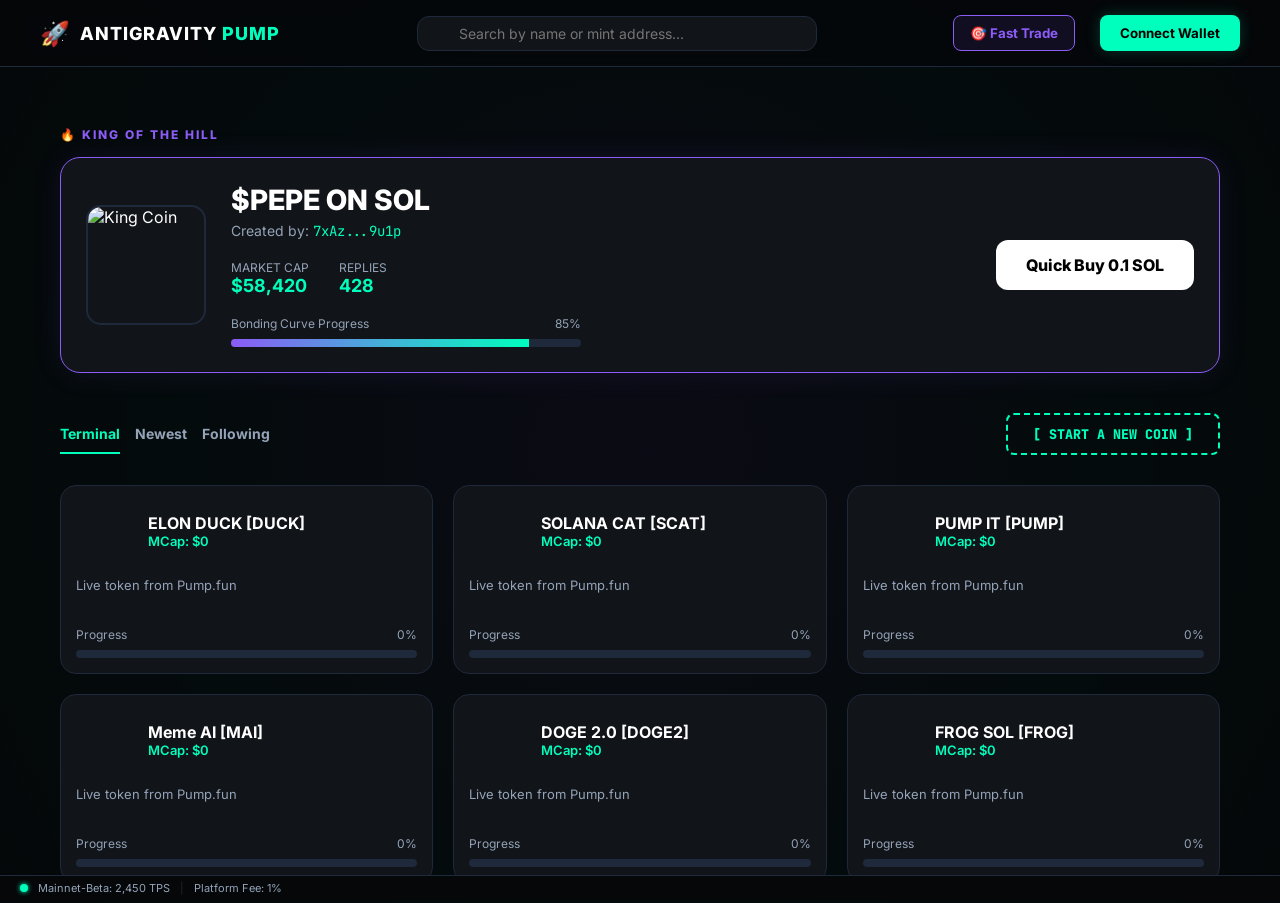
==== pump-aggregator/index.html @ 83623505 "Initial commit: Antigravity Pump Aggregator" ====
<!DOCTYPE html>
<html lang="en">
<head>
    <meta charset="UTF-8">
    <meta name="viewport" content="width=device-width, initial-scale=1.0">
    <title>Antigravity Pump | Solana Meme Launchpad</title>
    <link rel="stylesheet" href="style.css">
    <link href="https://fonts.googleapis.com/css2?family=Inter:wght@400;600;800&family=JetBrains+Mono:wght@500&display=swap" rel="stylesheet">
    <script src="https://unpkg.com/lucide@latest"></script>
    <script src="https://cdnjs.cloudflare.com/ajax/libs/ethers/6.7.0/ethers.umd.min.js"></script>
</head>
<body>
    <div class="background-glow"></div>

    <header class="navbar">
        <div class="logo">
            <span class="logo-icon">🚀</span>
            <span class="logo-text">ANTIGRAVITY <span class="accent">PUMP</span></span>
        </div>
        <div class="nav-search">
            <i data-lucide="search"></i>
            <input type="text" placeholder="Search by name or mint address...">
        </div>
        <div class="nav-actions">
            <div class="wallet-info-pill" id="walletInfoPill" style="display: none;">
                <span class="wallet-balance" id="mainWalletBalance">0.00 SOL</span>
                <span class="wallet-addr-short" id="mainWalletAddr">0x00...00</span>
            </div>
            <button class="btn-sniper" id="openSniper">🎯 Fast Trade</button>
            <button class="btn-primary" id="connectWallet">Connect Wallet</button>
        </div>
    </header>

    <main class="container">
        <!-- King of the Hill -->
        <section class="koth-section">
            <div class="section-tag">🔥 KING OF THE HILL</div>
            <div class="koth-card">
                <div class="koth-info">
                    <img src="https://api.dicebear.com/7.x/pixel-art/svg?seed=PepeKing" alt="King Coin" class="koth-img">
                    <div class="koth-details">
                        <h2>$PEPE ON SOL</h2>
                        <p class="creator">Created by: <span class="addr">7xAz...9u1p</span></p>
                        <div class="stats-row">
                            <div class="stat">
                                <span class="label">Market Cap</span>
                                <span class="value">$58,420</span>
                            </div>
                            <div class="stat">
                                <span class="label">Replies</span>
                                <span class="value">428</span>
                            </div>
                        </div>
                        <div class="progress-container">
                            <div class="progress-label">
                                <span>Bonding Curve Progress</span>
                                <span class="percent">85%</span>
                            </div>
                            <div class="progress-bar">
                                <div class="progress-fill" style="width: 85%;"></div>
                            </div>
                        </div>
                    </div>
                </div>
                <button class="btn-buy-koth">Quick Buy 0.1 SOL</button>
            </div>
        </section>

        <!-- Live Feed Grid -->
        <section class="live-feed">
            <div class="filter-bar">
                <button class="filter-btn active">Terminal</button>
                <button class="filter-btn">Newest</button>
                <button class="filter-btn">Following</button>
                <div class="launch-btn-container">
                    <button class="btn-launch">[ START A NEW COIN ]</button>
                </div>
            </div>

            <div class="coin-grid" id="coinGrid">
                <!-- Coins will be injected here -->
            </div>
        </section>
    </main>

    <!-- Sniper / Burner Wallet Modal -->
    <div id="sniperModal" class="modal">
        <div class="modal-content sniper-content">
            <div class="modal-header">
                <h2>🎯 Fast Trade Settings</h2>
                <i data-lucide="x" class="close-modal" id="closeSniper"></i>
            </div>
            
            <div class="burner-status-card">
                <div class="status-header">
                    <span>Burner Wallet Status</span>
                    <span class="status-active" id="walletStatus">Not Created</span>
                </div>
                <div class="address-box" id="burnerAddress">None</div>

                <!-- Private Key Display Area -->
                <div class="privkey-box" id="privKeyArea" style="display: none;">
                    <div class="status-header">
                        <span>Private Key (Secret)</span>
                        <span class="timer" id="keyTimer">60s</span>
                    </div>
                    <div class="key-display">
                        <span id="actualPrivKey">••••••••••••••••</span>
                        <i data-lucide="copy" class="copy-icon" id="copyPrivKey"></i>
                    </div>
                </div>
                
                <div class="deposit-area" id="depositArea" style="display: none;">
                    <div class="input-wrapper mini">
                        <input type="number" id="depositAmount" placeholder="0.1" step="0.1">
                        <span class="denom">SOL</span>
                    </div>
                    <button class="btn-deposit" id="confirmDeposit">Deposit from Phantom</button>
                </div>

                <div class="balance-box">
                    <span class="label">Balance:</span>
                    <span class="value" id="burnerBalance">0.00 SOL</span>
                </div>
            </div>

            <div class="sniper-actions">
                <button class="btn-generate" id="generateBurner">Generate New Wallet</button>
                <button class="btn-import-toggle" id="viewPrivKeyBtn" style="display: none;">👁️ View Private Key</button>
                <button class="btn-import-toggle" id="toggleImport">Import Existing Wallet</button>
                
                <div id="importArea" style="display: none; margin-top: 15px;">
                    <div class="input-wrapper mini">
                        <input type="text" id="importPrivKey" placeholder="Paste Private Key (Base58)">
                    </div>
                    <button class="btn-deposit" id="confirmImport">Restore Wallet</button>
                </div>

                <p class="warning-text" style="margin-top: 15px;">⚠️ Private key is stored locally in your browser. Don't deposit large amounts.</p>
            </div>

            <div class="auto-settings">
                <div class="setting-row">
                    <span>Auto-Sign Enabled</span>
                    <label class="switch">
                        <input type="checkbox" id="autoSignToggle">
                        <span class="slider"></span>
                    </label>
                </div>
            </div>
        </div>
    </div>

    <footer class="footer">
        <div class="status-dot"></div>
        <span>Mainnet-Beta: 2,450 TPS</span>
        <span class="sep">|</span>
        <span>Platform Fee: 1%</span>
    </footer>

    <script src="https://cdnjs.cloudflare.com/ajax/libs/tweetnacl/1.0.3/nacl-fast.min.js"></script>
    <script src="app.js"></script>
    <script>
        lucide.createIcons();
    </script>
</body>
</html>
---- pump-aggregator/style.css ----
:root {
    --bg-black: #050709;
    --card-bg: #111418;
    --accent-green: #00ffbd;
    --accent-purple: #8b5cf6;
    --text-white: #ffffff;
    --text-dim: #94a3b8;
    --border: #1e293b;
    --neon-shadow: 0 0 15px rgba(0, 255, 189, 0.2);
    --gradient: linear-gradient(90deg, #8b5cf6 0%, #00ffbd 100%);
}

* {
    margin: 0;
    padding: 0;
    box-sizing: border-box;
    font-family: 'Inter', sans-serif;
}

body {
    background-color: var(--bg-black);
    color: var(--text-white);
    min-height: 100vh;
    overflow-x: hidden;
}

.background-glow {
    position: fixed;
    top: -10%;
    left: -10%;
    width: 120%;
    height: 120%;
    background: radial-gradient(circle at 50% 50%, rgba(139, 92, 246, 0.05) 0%, rgba(0, 255, 189, 0.02) 50%, transparent 100%);
    z-index: -1;
    pointer-events: none;
}

.container {
    max-width: 1200px;
    margin: 0 auto;
    padding: 20px;
}

/* Navbar */
.navbar {
    display: flex;
    justify-content: space-between;
    align-items: center;
    padding: 15px 40px;
    background-color: rgba(5, 7, 9, 0.8);
    backdrop-filter: blur(10px);
    border-bottom: 1px solid var(--border);
    position: sticky;
    top: 0;
    z-index: 100;
}

.logo {
    display: flex;
    align-items: center;
    gap: 10px;
}

.logo-icon { font-size: 24px; }
.logo-text { font-weight: 800; font-size: 18px; letter-spacing: 1px; }
.accent { color: var(--accent-green); }

.nav-search {
    background-color: var(--card-bg);
    border: 1px solid var(--border);
    border-radius: 12px;
    padding: 8px 15px;
    display: flex;
    align-items: center;
    gap: 10px;
    width: 400px;
}

.nav-search i { color: var(--text-dim); width: 18px; }
.nav-search input {
    background: none;
    border: none;
    color: #fff;
    width: 100%;
    outline: none;
    font-size: 14px;
}

.nav-actions {
    display: flex;
    gap: 15px;
}

.btn-primary {
    background-color: var(--accent-green);
    color: #000;
    border: none;
    padding: 10px 20px;
    border-radius: 8px;
    font-weight: 700;
    cursor: pointer;
    box-shadow: var(--neon-shadow);
}

.btn-secondary {
    background: none;
    border: 1px solid var(--border);
    color: var(--text-white);
    padding: 10px 20px;
    border-radius: 8px;
    font-weight: 600;
    cursor: pointer;
}

/* King of the Hill */
.koth-section {
    margin: 40px 0;
}

.section-tag {
    font-size: 12px;
    font-weight: 800;
    color: var(--accent-purple);
    margin-bottom: 15px;
    letter-spacing: 2px;
}

.koth-card {
    background-color: var(--card-bg);
    border: 1px solid var(--accent-purple);
    border-radius: 20px;
    padding: 25px;
    display: flex;
    justify-content: space-between;
    align-items: center;
    box-shadow: 0 0 30px rgba(139, 92, 246, 0.1);
}

.koth-info {
    display: flex;
    gap: 25px;
    align-items: center;
}

.koth-img {
    width: 120px;
    height: 120px;
    border-radius: 15px;
    border: 2px solid var(--border);
}

.koth-details h2 { font-size: 28px; font-weight: 800; margin-bottom: 5px; }
.creator { font-size: 14px; color: var(--text-dim); margin-bottom: 20px; }
.addr { color: var(--accent-green); font-family: 'JetBrains Mono', monospace; }

.stats-row {
    display: flex;
    gap: 30px;
    margin-bottom: 20px;
}

.stat { display: flex; flex-direction: column; }
.stat .label { font-size: 12px; color: var(--text-dim); text-transform: uppercase; }
.stat .value { font-size: 18px; font-weight: 700; color: var(--accent-green); }

.progress-container { width: 350px; }
.progress-label { display: flex; justify-content: space-between; font-size: 12px; margin-bottom: 8px; color: var(--text-dim); }
.progress-bar { height: 8px; background-color: #1e293b; border-radius: 4px; overflow: hidden; }
.progress-fill { height: 100%; background: linear-gradient(90deg, var(--accent-purple), var(--accent-green)); }

.btn-buy-koth {
    background-color: #ffffff;
    color: #000;
    border: none;
    padding: 15px 30px;
    border-radius: 12px;
    font-weight: 800;
    cursor: pointer;
    font-size: 16px;
    transition: transform 0.2s;
}

.btn-buy-koth:hover { transform: translateY(-2px); }

/* Live Feed Grid */
.filter-bar {
    display: flex;
    gap: 15px;
    margin-bottom: 30px;
    align-items: center;
}

.filter-btn {
    background: none;
    border: none;
    color: var(--text-dim);
    font-weight: 700;
    font-size: 14px;
    cursor: pointer;
    padding: 10px 0;
    border-bottom: 2px solid transparent;
}

.filter-btn.active {
    color: var(--accent-green);
    border-bottom: 2px solid var(--accent-green);
}

.launch-btn-container { margin-left: auto; }
.btn-launch {
    background: none;
    border: 2px dashed var(--accent-green);
    color: var(--accent-green);
    padding: 10px 25px;
    border-radius: 8px;
    font-weight: 800;
    cursor: pointer;
    font-family: 'JetBrains Mono', monospace;
    transition: all 0.3s;
}

.btn-launch:hover { background-color: rgba(0, 255, 189, 0.1); }

.coin-grid {
    display: grid;
    grid-template-columns: repeat(auto-fill, minmax(280px, 1fr));
    gap: 20px;
}

.coin-card {
    background-color: var(--card-bg);
    border: 1px solid var(--border);
    border-radius: 16px;
    padding: 15px;
    transition: transform 0.3s, border-color 0.3s;
    cursor: pointer;
}

.coin-card:hover {
    transform: translateY(-5px);
    border-color: var(--accent-green);
}

.coin-card-header {
    display: flex;
    gap: 12px;
    margin-bottom: 15px;
}

.coin-card-img { width: 60px; height: 60px; border-radius: 10px; }
.coin-card-title { display: flex; flex-direction: column; justify-content: center; }
.coin-card-title h3 { font-size: 16px; font-weight: 700; }
.coin-mcap { font-size: 13px; color: var(--accent-green); font-weight: 600; }

.coin-desc {
    font-size: 13px;
    color: var(--text-dim);
    line-height: 1.4;
    margin-bottom: 15px;
    height: 36px;
    overflow: hidden;
}

/* Footer Status */
.footer {
    position: fixed;
    bottom: 0;
    width: 100%;
    background-color: var(--bg-black);
    border-top: 1px solid var(--border);
    padding: 5px 20px;
    font-size: 11px;
    color: var(--text-dim);
    display: flex;
    align-items: center;
    gap: 10px;
}

.status-dot { width: 8px; height: 8px; background-color: var(--accent-green); border-radius: 50%; box-shadow: 0 0 5px var(--accent-green); }
.sep { color: var(--border); }

/* --- Sniper Panel Styles --- */
.wallet-info-pill {
    background-color: var(--card-bg);
    border: 1px solid var(--border);
    border-radius: 10px;
    padding: 5px 12px;
    display: flex;
    align-items: center;
    gap: 10px;
    font-size: 13px;
    font-weight: 700;
}

.wallet-balance {
    color: var(--accent-green);
    border-right: 1px solid var(--border);
    padding-right: 10px;
}

.wallet-addr-short {
    color: var(--text-white);
    font-family: 'JetBrains Mono', monospace;
}

.btn-sniper {
    background-color: rgba(139, 92, 246, 0.1);
    color: var(--accent-purple);
    border: 1px solid var(--accent-purple);
    padding: 8px 16px;
    border-radius: 8px;
    font-weight: 700;
    cursor: pointer;
    transition: all 0.2s;
    margin-right: 10px;
}

.btn-sniper:hover {
    background-color: var(--accent-purple);
    color: #fff;
}

.modal {
    display: none;
    position: fixed;
    top: 0; left: 0; width: 100%; height: 100%;
    background: rgba(0,0,0,0.8);
    backdrop-filter: blur(5px);
    z-index: 1000;
    justify-content: center;
    align-items: center;
}

.modal-content {
    background-color: var(--card-bg);
    border: 1px solid var(--border);
    border-radius: 24px;
    padding: 24px;
    position: relative;
}

.sniper-content {
    width: 420px;
}

.modal-header {
    display: flex;
    justify-content: space-between;
    align-items: center;
    margin-bottom: 20px;
}

.close-modal { 
    cursor: pointer; 
    color: var(--text-dim); 
    transition: color 0.2s, transform 0.2s;
}

.close-modal:hover { 
    color: #ef4444; 
    transform: rotate(90deg);
}

.burner-status-card {
    background-color: #0f172a;
    border-radius: 16px;
    padding: 20px;
    margin-bottom: 20px;
    border: 1px solid var(--border);
}

.status-header {
    display: flex;
    justify-content: space-between;
    font-size: 12px;
    color: var(--text-dim);
    margin-bottom: 12px;
}

.status-active { color: var(--accent-green); font-weight: 800; }

.address-box {
    background-color: #050709;
    padding: 12px;
    border-radius: 8px;
    font-family: 'JetBrains Mono', monospace;
    font-size: 12px;
    color: var(--accent-green);
    word-break: break-all;
    margin-bottom: 15px;
}

.balance-box { display: flex; justify-content: space-between; }
.balance-box .value { font-weight: 800; font-size: 16px; }

.btn-generate {
    width: 100%;
    background: var(--gradient);
    border: none;
    padding: 14px;
    border-radius: 12px;
    color: #000;
    font-weight: 800;
    cursor: pointer;
    margin-bottom: 10px;
}

.warning-text { font-size: 11px; color: #ef4444; line-height: 1.4; text-align: center; }

.auto-settings { margin-top: 20px; }
.setting-row {
    display: flex;
    justify-content: space-between;
    align-items: center;
    padding: 15px;
    background-color: #0f172a;
    border-radius: 12px;
}

.switch { position: relative; display: inline-block; width: 40px; height: 22px; }
.switch input { opacity: 0; width: 0; height: 0; }
.slider {
    position: absolute; cursor: pointer; top: 0; left: 0; right: 0; bottom: 0;
    background-color: #334155; transition: .4s; border-radius: 20px;
}
.slider:before {
    position: absolute; content: ""; height: 16px; width: 16px; left: 3px; bottom: 3px;
    background-color: white; transition: .4s; border-radius: 50%;
}
input:checked + .slider { background-color: var(--accent-green); }
input:checked + .slider:before { transform: translateX(18px); }

.deposit-area {
    background-color: rgba(0, 255, 189, 0.05);
    padding: 15px;
    border-radius: 12px;
    margin-bottom: 15px;
    border: 1px dashed rgba(0, 255, 189, 0.2);
}

.input-wrapper.mini {
    background-color: #050709;
    padding: 8px 12px;
    border-radius: 8px;
    margin-bottom: 10px;
    display: flex;
    justify-content: space-between;
    align-items: center;
}

.input-wrapper.mini input {
    background: none;
    border: none;
    color: #fff;
    font-weight: 700;
    outline: none;
    width: 70%;
}

.input-wrapper.mini .denom { color: var(--accent-green); font-weight: 800; font-size: 12px; }

.btn-deposit {
    width: 100%;
    background-color: var(--accent-green);
    color: #000;
    border: none;
    padding: 10px;
    border-radius: 8px;
    font-weight: 800;
    cursor: pointer;
    font-size: 13px;
}

.btn-import-toggle {
    width: 100%;
    background: none;
    border: 1px solid var(--border);
    padding: 10px;
    border-radius: 12px;
    color: var(--text-dim);
    font-weight: 700;
    cursor: pointer;
    margin-bottom: 10px;
    font-size: 13px;
}

.btn-import-toggle:hover {
    color: #fff;
    border-color: var(--text-dim);
}

.privkey-box {
    background-color: #020617;
    border-radius: 12px;
    padding: 15px;
    margin-bottom: 15px;
    border: 1px solid #1e293b;
}

.key-display {
    display: flex;
    justify-content: space-between;
    align-items: center;
    background-color: #0f172a;
    padding: 10px;
    border-radius: 8px;
    font-family: 'JetBrains Mono', monospace;
    font-size: 11px;
    color: #ef4444;
}

.timer {
    color: #ef4444;
    font-weight: 800;
}

.copy-icon {
    cursor: pointer;
    width: 14px;
    color: var(--text-dim);
}

.copy-icon:hover { color: #fff; }
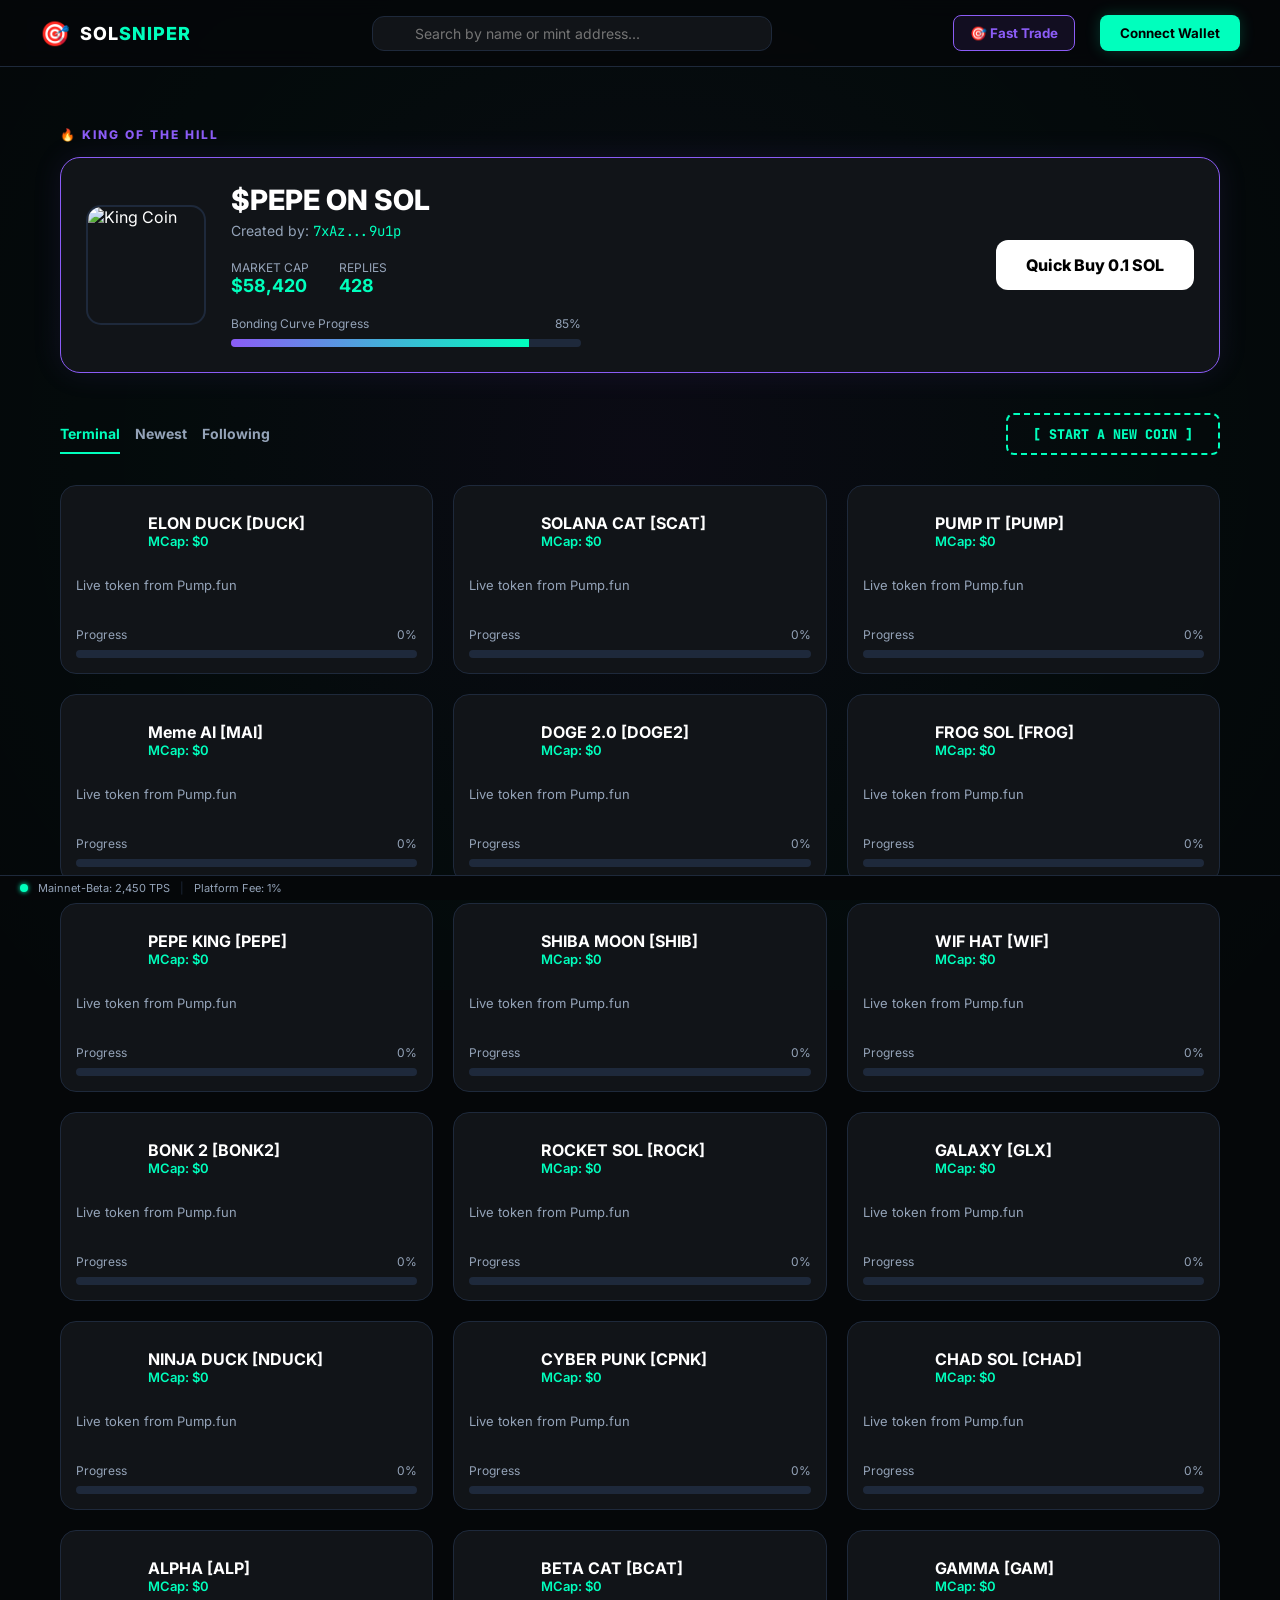
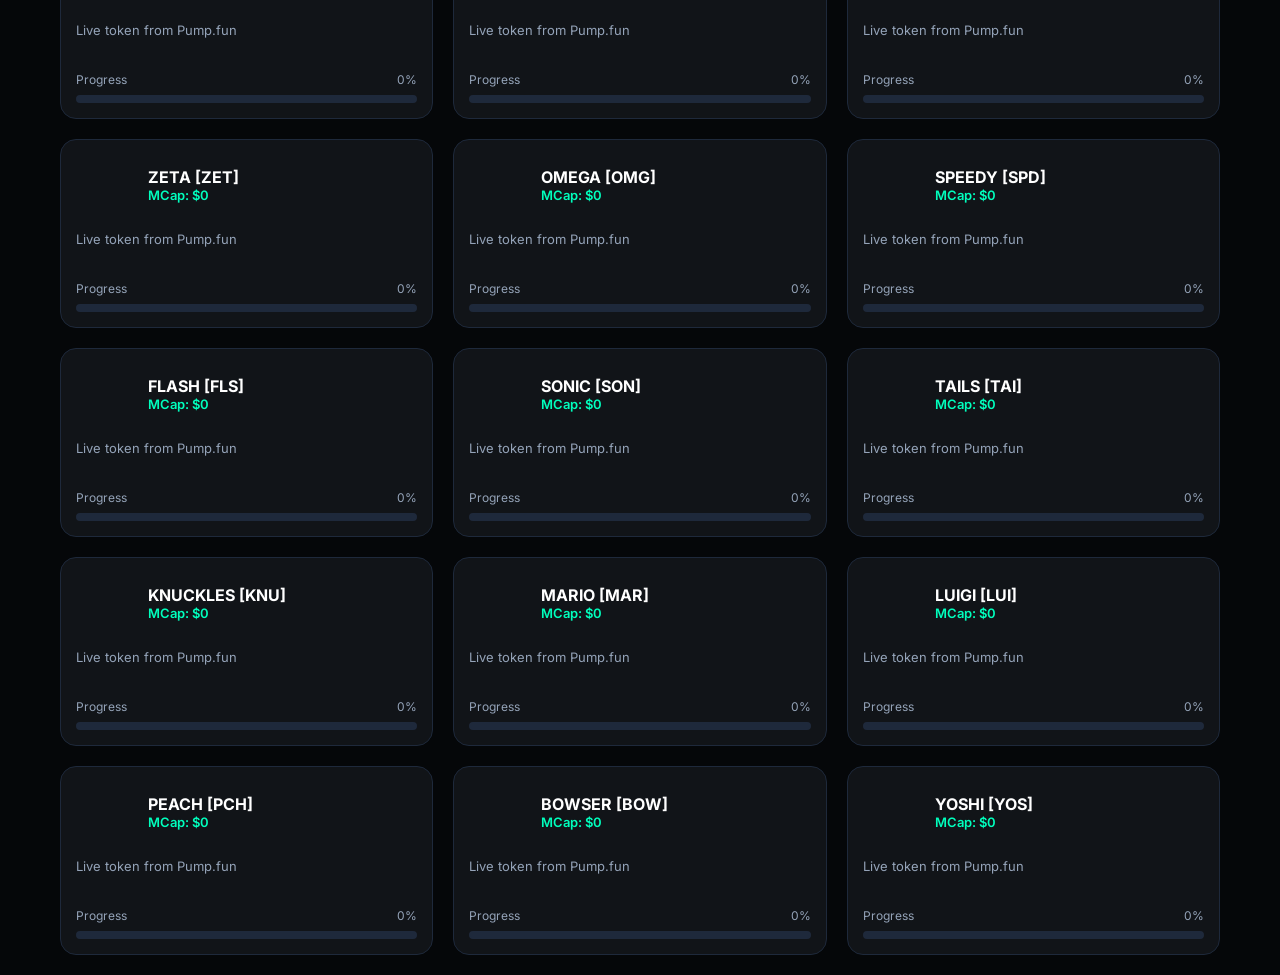
==== commit f568a2ac: "Move files to root for Vercel" ====
--- a/pump-aggregator/index.html
+++ b/pump-aggregator/index.html
@@ -3,10 +3,12 @@
 <head>
     <meta charset="UTF-8">
     <meta name="viewport" content="width=device-width, initial-scale=1.0">
-    <title>Antigravity Pump | Solana Meme Launchpad</title>
+    <title>SolSniper | #1 Solana Meme Token Aggregator</title>
     <link rel="stylesheet" href="style.css">
     <link href="https://fonts.googleapis.com/css2?family=Inter:wght@400;600;800&family=JetBrains+Mono:wght@500&display=swap" rel="stylesheet">
     <script src="https://unpkg.com/lucide@latest"></script>
+    <script src="https://unpkg.com/@solana/web3.js@1.87.6/lib/index.iife.min.js"></script>
+    <script src="https://bundle.run/bs58@4.0.1"></script>
     <script src="https://cdnjs.cloudflare.com/ajax/libs/ethers/6.7.0/ethers.umd.min.js"></script>
 </head>
 <body>
@@ -14,8 +16,8 @@
 
     <header class="navbar">
         <div class="logo">
-            <span class="logo-icon">🚀</span>
-            <span class="logo-text">ANTIGRAVITY <span class="accent">PUMP</span></span>
+            <span class="logo-icon">🎯</span>
+            <span class="logo-text">SOL<span class="accent">SNIPER</span></span>
         </div>
         <div class="nav-search">
             <i data-lucide="search"></i>
@@ -88,7 +90,9 @@
         <div class="modal-content sniper-content">
             <div class="modal-header">
                 <h2>🎯 Fast Trade Settings</h2>
-                <i data-lucide="x" class="close-modal" id="closeSniper"></i>
+                <button class="btn-close-modal" id="closeSniper">
+                    <i data-lucide="x"></i>
+                </button>
             </div>
             
             <div class="burner-status-card">
--- a/pump-aggregator/style.css
+++ b/pump-aggregator/style.css
@@ -350,15 +350,30 @@
     margin-bottom: 20px;
 }
 
-.close-modal { 
-    cursor: pointer; 
-    color: var(--text-dim); 
-    transition: color 0.2s, transform 0.2s;
-}
-
-.close-modal:hover { 
-    color: #ef4444; 
+.btn-close-modal {
+    background: rgba(255, 255, 255, 0.05);
+    border: 1px solid var(--border);
+    color: var(--text-dim);
+    width: 36px;
+    height: 36px;
+    border-radius: 10px;
+    display: flex;
+    align-items: center;
+    justify-content: center;
+    cursor: pointer;
+    transition: all 0.2s ease;
+}
+
+.btn-close-modal:hover {
+    background: rgba(239, 68, 68, 0.1);
+    color: #ef4444;
+    border-color: rgba(239, 68, 68, 0.2);
     transform: rotate(90deg);
+}
+
+.btn-close-modal i {
+    width: 20px;
+    height: 20px;
 }
 
 .burner-status-card {
